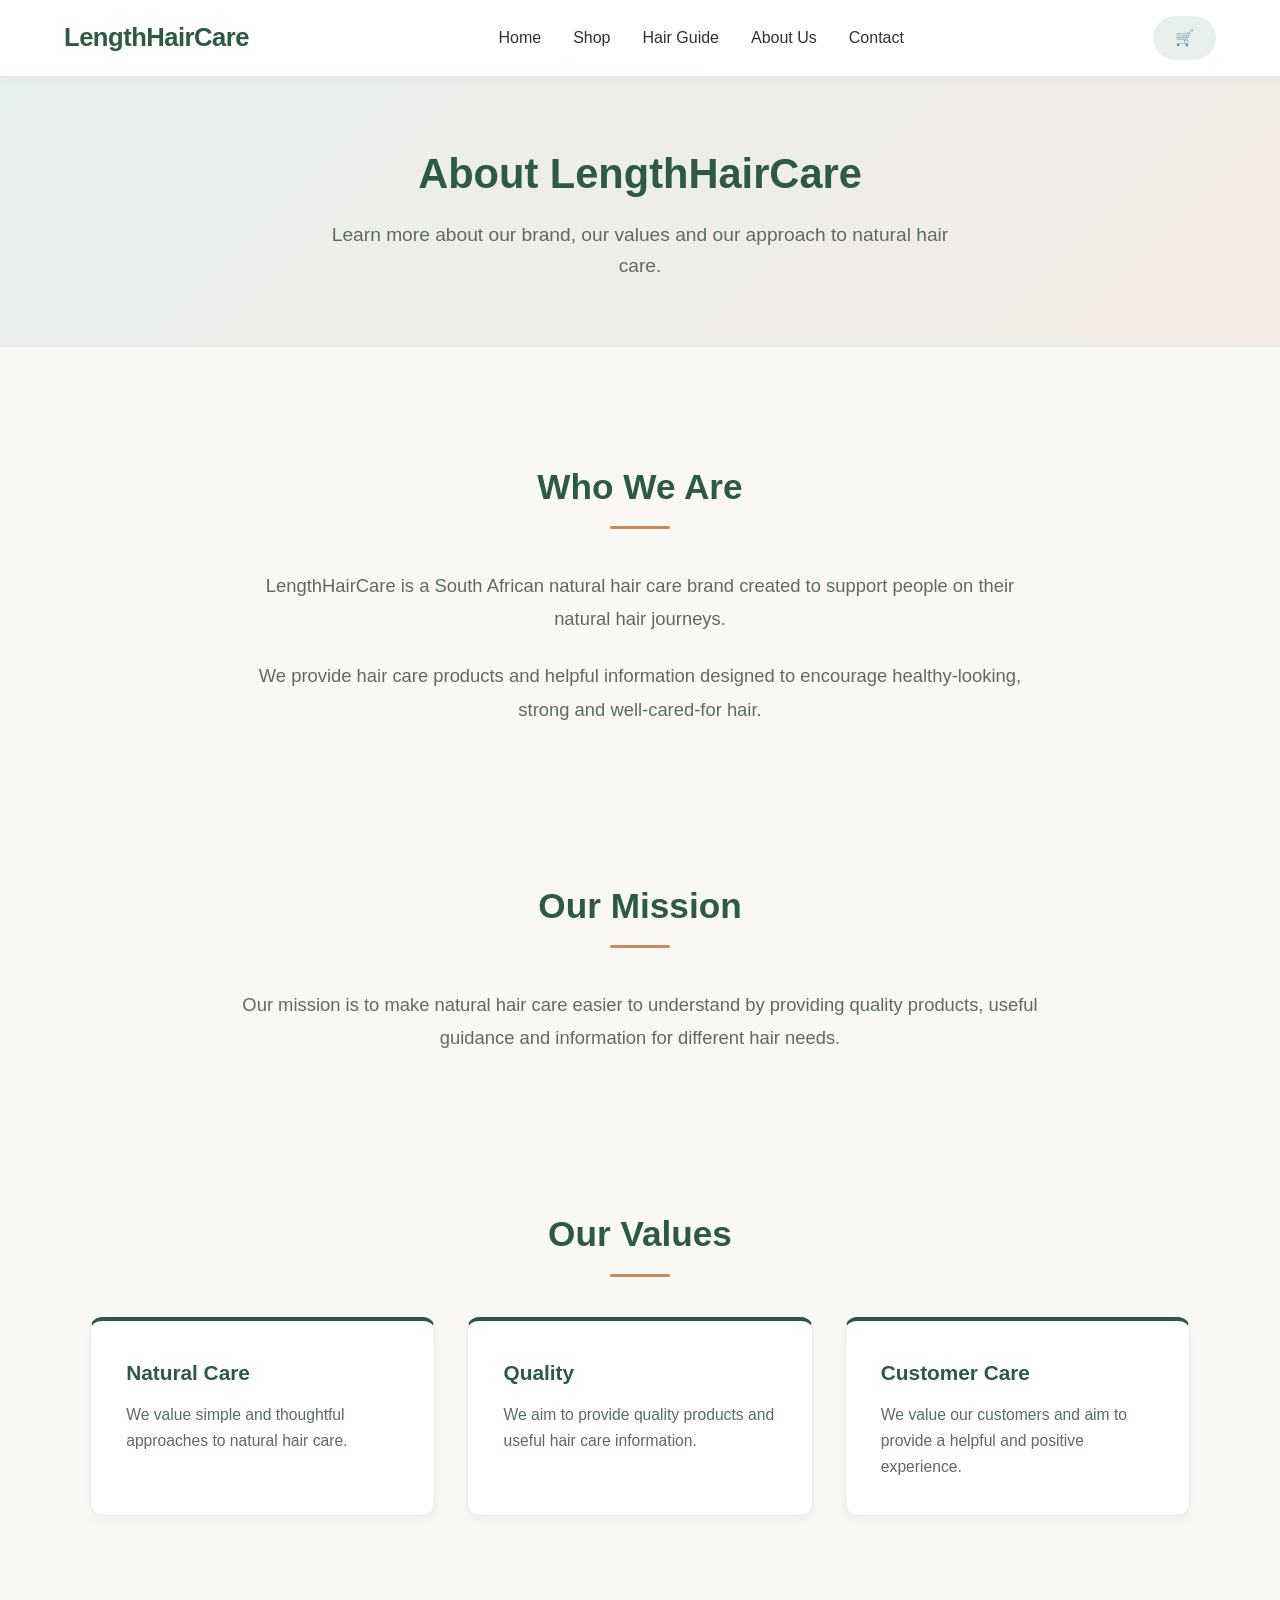
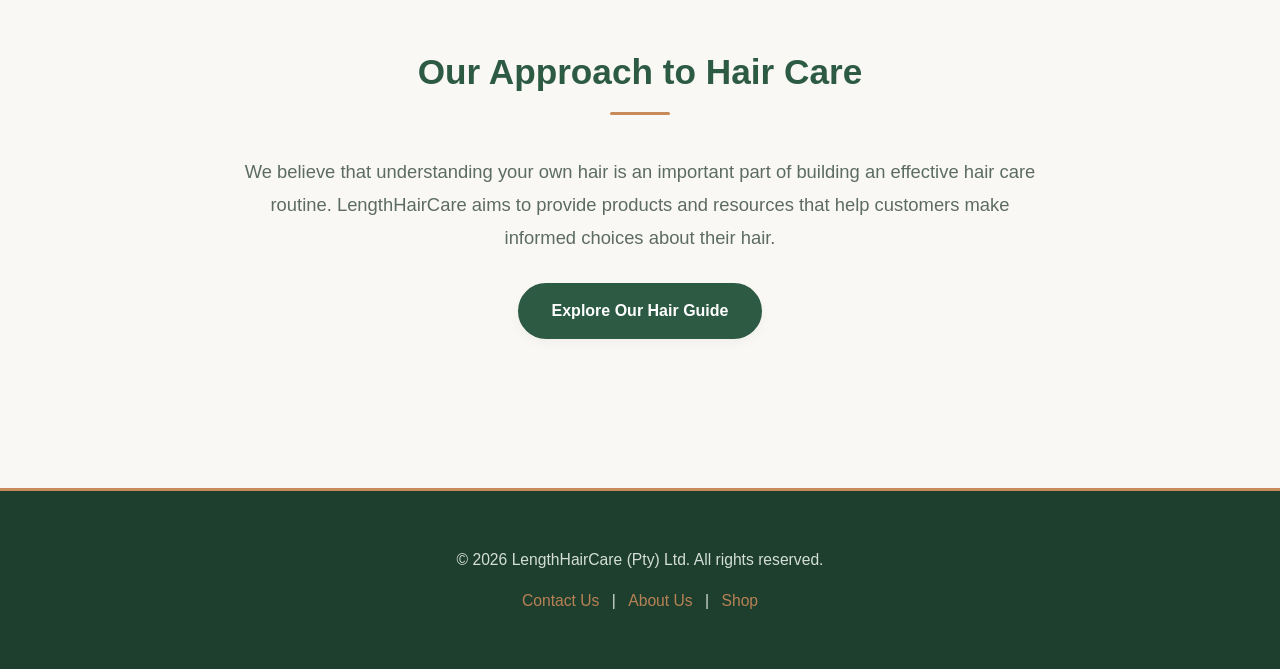
==== pages/about.html @ 8ebbe7f3 "created a new repository." ====
<!DOCTYPE html>
<html lang="en">

<head>
    <!-- Basic information about the webpage -->
    <meta charset="UTF-8">
    <meta name="viewport" content="width=device-width, initial-scale=1.0">

    <title>About Us | LengthHairCare</title>

    <!-- Link to the website stylesheet -->
    <link rel="stylesheet" href="../css/style.css">
</head>

<body>

    <!-- Header containing the website navigation -->
    <header>
        <nav>

            <a href="../index.html" class="logo">LengthHairCare</a>

            <ul>
                <li><a href="../index.html">Home</a></li>
                <li><a href="products.html">Shop</a></li>
                <li><a href="enquiry.html">Hair Guide</a></li>
                <li><a href="about.html">About Us</a></li>
                <li><a href="contact.html">Contact</a></li>
            </ul>

            <a href="enquiry.html" class="cart">🛒</a>

        </nav>
    </header>


    <!-- Main content of the About Us page -->
    <main>

        <!-- Introduction section -->
        <section class="page-introduction">

            <h1>About LengthHairCare</h1>

            <p>
                Learn more about our brand, our values and our
                approach to natural hair care.
            </p>

        </section>


        <!-- About the brand -->
        <section class="about-section">

            <h2>Who We Are</h2>

            <p>
                LengthHairCare is a South African natural hair care
                brand created to support people on their natural hair
                journeys.
            </p>

            <p>
                We provide hair care products and helpful information
                designed to encourage healthy-looking, strong and
                well-cared-for hair.
            </p>

        </section>


        <!-- Brand mission -->
        <section class="mission-section">

            <h2>Our Mission</h2>

            <p>
                Our mission is to make natural hair care easier to
                understand by providing quality products, useful
                guidance and information for different hair needs.
            </p>

        </section>


        <!-- Brand values -->
        <section class="values-section">

            <h2>Our Values</h2>

            <div class="values-container">

                <article class="value-card">

                    <h3>Natural Care</h3>

                    <p>
                        We value simple and thoughtful approaches to
                        natural hair care.
                    </p>

                </article>


                <article class="value-card">

                    <h3>Quality</h3>

                    <p>
                        We aim to provide quality products and useful
                        hair care information.
                    </p>

                </article>


                <article class="value-card">

                    <h3>Customer Care</h3>

                    <p>
                        We value our customers and aim to provide a
                        helpful and positive experience.
                    </p>

                </article>

            </div>

        </section>


        <!-- Hair care philosophy -->
        <section class="hair-philosophy">

            <h2>Our Approach to Hair Care</h2>

            <p>
                We believe that understanding your own hair is an
                important part of building an effective hair care
                routine. LengthHairCare aims to provide products and
                resources that help customers make informed choices
                about their hair.
            </p>

            <a href="enquiry.html" class="button">
                Explore Our Hair Guide
            </a>

        </section>

    </main>


    <!-- Footer containing website information -->
    <footer>

        <p>
            &copy; 2026 LengthHairCare (Pty) Ltd.
            All rights reserved.
        </p>

        <p>
            <a href="contact.html">Contact Us</a> |
            <a href="about.html">About Us</a> |
            <a href="products.html">Shop</a>
        </p>

    </footer>


    <!-- Link to JavaScript -->
    <script src="../javascript/script.js"></script>

</body>

</html>
---- css/style.css ----
/* ==========================================================================
   LengthHairCare Master Stylesheet
   Natural Hair Care Branding & Responsive Design
   ========================================================================== */

/* --- CSS Variables & Design Tokens --- */
:root {
    --primary-color: #2D5A43;         /* Botanical Forest Green */
    --primary-dark: #1E3E2E;          /* Deep Sage */
    --primary-light: #E8F0EC;         /* Soft Mint/Sage Tint */
    --accent-gold: #C88A58;           /* Warm Earth Gold */
    --accent-light: #F4EBE6;          /* Peach/Cream Accent */
    --text-dark: #2C3531;             /* Deep Charcoal */
    --text-muted: #5C6B64;            /* Soft Muted Gray-Green */
    --bg-main: #FAF8F5;               /* Warm Linen/Natural White */
    --bg-card: #FFFFFF;               /* Pure White for Cards */
    --border-color: #E2ECE7;          /* Soft Border Tint */
    --shadow-sm: 0 4px 12px rgba(0, 0, 0, 0.04);
    --shadow-md: 0 8px 24px rgba(0, 0, 0, 0.08);
    --shadow-lg: 0 12px 32px rgba(45, 90, 67, 0.12);
    --font-family: 'Segoe UI', -apple-system, BlinkMacSystemFont, 'Helvetica Neue', Arial, sans-serif;
    --radius-sm: 8px;
    --radius-md: 12px;
    --radius-lg: 30px;
    --transition-fast: 0.25s ease;
    --transition-smooth: 0.35s cubic-bezier(0.4, 0, 0.2, 1);
}

/* --- Universal Resets & Base Styles --- */
*, *::before, *::after {
    margin: 0;
    padding: 0;
    box-sizing: border-box;
}

html {
    scroll-behavior: smooth;
    font-size: 16px;
}

body {
    font-family: var(--font-family);
    background-color: var(--bg-main);
    color: var(--text-dark);
    line-height: 1.6;
    -webkit-font-smoothing: antialiased;
    display: flex;
    flex-direction: column;
    min-height: 100vh;
}

main {
    flex: 1;
}

/* --- Header & Navigation --- */
header {
    position: sticky;
    top: 0;
    z-index: 1000;
    background-color: rgba(255, 255, 255, 0.96);
    backdrop-filter: blur(10px);
    border-bottom: 1px solid var(--border-color);
    box-shadow: 0 2px 10px rgba(0, 0, 0, 0.03);
    padding: 1rem 5%;
}

nav {
    display: flex;
    justify-content: space-between;
    align-items: center;
    max-width: 1200px;
    margin: 0 auto;
    gap: 1.5rem;
}

.logo {
    font-size: 1.6rem;
    font-weight: 700;
    color: var(--primary-color);
    text-decoration: none;
    letter-spacing: -0.5px;
    transition: color var(--transition-fast);
}

.logo:hover {
    color: var(--primary-dark);
}

nav ul {
    display: flex;
    list-style: none;
    gap: 2rem;
    align-items: center;
}

nav ul li a {
    color: var(--text-dark);
    text-decoration: none;
    font-weight: 500;
    font-size: 1rem;
    padding: 0.4rem 0;
    position: relative;
    transition: color var(--transition-fast);
}

nav ul li a::after {
    content: '';
    position: absolute;
    bottom: 0;
    left: 0;
    width: 0;
    height: 2px;
    background-color: var(--primary-color);
    transition: width var(--transition-fast);
    border-radius: 2px;
}

nav ul li a:hover {
    color: var(--primary-color);
}

nav ul li a:hover::after {
    width: 100%;
}

.cart {
    background-color: var(--primary-light);
    color: var(--primary-color);
    padding: 0.55rem 1.3rem;
    border-radius: var(--radius-lg);
    font-weight: 600;
    text-decoration: none;
    transition: all var(--transition-fast);
    font-size: 0.95rem;
    border: 1px solid transparent;
}

.cart:hover {
    background-color: var(--primary-color);
    color: #ffffff;
    transform: translateY(-1px);
    box-shadow: 0 4px 12px rgba(45, 90, 67, 0.2);
}

/* --- Buttons --- */
.button {
    display: inline-flex;
    align-items: center;
    justify-content: center;
    padding: 0.85rem 2rem;
    background-color: var(--primary-color);
    color: #ffffff;
    text-decoration: none;
    border-radius: var(--radius-lg);
    font-weight: 600;
    font-size: 1rem;
    transition: all var(--transition-smooth);
    border: 2px solid var(--primary-color);
    cursor: pointer;
    box-shadow: var(--shadow-sm);
    margin: 0.3rem;
}

.button:hover {
    background-color: var(--primary-dark);
    border-color: var(--primary-dark);
    transform: translateY(-2px);
    box-shadow: var(--shadow-md);
    color: #ffffff;
}

.secondary-button {
    background-color: transparent;
    color: var(--primary-color);
    border: 2px solid var(--primary-color);
    box-shadow: none;
}

.secondary-button:hover {
    background-color: var(--primary-color);
    color: #ffffff;
}

/* --- Page Introductions --- */
.page-introduction {
    background: linear-gradient(135deg, var(--primary-light) 0%, var(--accent-light) 100%);
    text-align: center;
    padding: 4rem 1.5rem;
    margin-bottom: 3rem;
    border-bottom: 1px solid var(--border-color);
}

.page-introduction h1 {
    font-size: 2.6rem;
    color: var(--primary-color);
    margin-bottom: 0.8rem;
    font-weight: 700;
}

.page-introduction p {
    font-size: 1.2rem;
    color: var(--text-muted);
    max-width: 650px;
    margin: 0 auto;
}

/* --- Section Formatting & Headings --- */
section {
    padding: 4rem 1.5rem;
}

section h2 {
    text-align: center;
    color: var(--primary-color);
    font-size: 2.2rem;
    margin-bottom: 2.5rem;
    font-weight: 700;
    position: relative;
}

section h2::after {
    content: '';
    display: block;
    width: 60px;
    height: 3px;
    background-color: var(--accent-gold);
    margin: 0.7rem auto 0;
    border-radius: 2px;
}

/* --- Hero Section --- */
.hero {
    background: linear-gradient(135deg, rgba(232, 240, 236, 0.8) 0%, rgba(244, 235, 230, 0.8) 100%),
                radial-gradient(circle at top right, rgba(200, 138, 88, 0.1), transparent 50%);
    text-align: center;
    padding: 6rem 1.5rem;
    border-bottom: 1px solid var(--border-color);
}

.hero-content {
    max-width: 800px;
    margin: 0 auto;
}

.hero-content h1 {
    font-size: 3.2rem;
    color: var(--primary-color);
    margin-bottom: 1.2rem;
    line-height: 1.15;
    letter-spacing: -0.5px;
}

.hero-content p {
    font-size: 1.3rem;
    color: var(--text-muted);
    margin-bottom: 2.5rem;
    max-width: 650px;
    margin-left: auto;
    margin-right: auto;
}

/* --- Product Cards & Grid --- */
.product-container {
    display: grid;
    grid-template-columns: repeat(auto-fit, minmax(290px, 1fr));
    gap: 2.5rem;
    max-width: 1200px;
    margin: 0 auto;
}

.product-card {
    background-color: var(--bg-card);
    border-radius: var(--radius-md);
    overflow: hidden;
    box-shadow: var(--shadow-sm);
    border: 1px solid var(--border-color);
    transition: transform var(--transition-smooth), box-shadow var(--transition-smooth);
    display: flex;
    flex-direction: column;
    padding: 1.5rem;
    text-align: center;
}

.product-card:hover {
    transform: translateY(-6px);
    box-shadow: var(--shadow-lg);
}

.product-image {
    width: 100%;
    height: 250px;
    border-radius: var(--radius-sm);
    overflow: hidden;
    background-color: var(--primary-light);
    margin-bottom: 1.2rem;
    display: flex;
    align-items: center;
    justify-content: center;
}

.product-image img {
    width: 100%;
    height: 100%;
    object-fit: cover;
    transition: transform 0.5s ease;
}

.product-card:hover .product-image img {
    transform: scale(1.06);
}

.product-card h3 {
    color: var(--primary-color);
    font-size: 1.35rem;
    margin-bottom: 0.6rem;
}

.product-card p {
    color: var(--text-muted);
    font-size: 0.98rem;
    margin-bottom: 1.2rem;
    flex-grow: 1;
}

.product-card .price {
    font-weight: 700;
    color: var(--accent-gold);
    font-size: 1.15rem;
    margin-bottom: 1.2rem;
}

.product-card .button {
    margin-top: auto;
    width: 100%;
}

/* --- About & Narrative Sections --- */
.about-preview,
.about-section,
.mission-section,
.hair-philosophy,
.contact-information {
    max-width: 850px;
    margin: 0 auto;
    text-align: center;
}

.about-preview p,
.about-section p,
.mission-section p,
.hair-philosophy p,
.contact-information p {
    font-size: 1.15rem;
    color: var(--text-muted);
    margin-bottom: 1.5rem;
    line-height: 1.8;
}

.contact-information p strong {
    color: var(--primary-color);
}

/* --- Values & Benefits Grids --- */
.benefits,
.values-container,
.porosity-container {
    display: grid;
    grid-template-columns: repeat(auto-fit, minmax(280px, 1fr));
    gap: 2rem;
    max-width: 1100px;
    margin: 0 auto;
}

.benefits article,
.value-card,
.porosity-card {
    background-color: var(--bg-card);
    padding: 2.2rem;
    border-radius: var(--radius-md);
    border-top: 4px solid var(--primary-color);
    box-shadow: var(--shadow-sm);
    border-left: 1px solid var(--border-color);
    border-right: 1px solid var(--border-color);
    border-bottom: 1px solid var(--border-color);
    transition: transform var(--transition-smooth), box-shadow var(--transition-smooth);
    text-align: left;
}

.benefits article:hover,
.value-card:hover,
.porosity-card:hover {
    transform: translateY(-4px);
    box-shadow: var(--shadow-md);
}

.benefits h3,
.value-card h3,
.porosity-card h3 {
    color: var(--primary-color);
    font-size: 1.3rem;
    margin-bottom: 0.8rem;
}

.benefits p,
.value-card p,
.porosity-card p {
    color: var(--text-muted);
    font-size: 0.98rem;
    line-height: 1.65;
}

/* --- Forms (Contact & Enquiry) --- */
.contact-form-section,
.hair-enquiry {
    max-width: 700px;
    margin: 0 auto;
}

form {
    background-color: var(--bg-card);
    padding: 3rem;
    border-radius: var(--radius-md);
    box-shadow: var(--shadow-md);
    border: 1px solid var(--border-color);
    text-align: left;
}

form label {
    display: block;
    font-weight: 600;
    color: var(--primary-color);
    margin-bottom: 0.5rem;
    margin-top: 1.4rem;
    font-size: 0.98rem;
}

form label:first-of-type {
    margin-top: 0;
}

form input[type="text"],
form input[type="email"],
form select,
form textarea {
    width: 100%;
    padding: 0.9rem 1.1rem;
    border: 1.5px solid var(--border-color);
    border-radius: var(--radius-sm);
    font-size: 1rem;
    font-family: inherit;
    color: var(--text-dark);
    background-color: var(--bg-main);
    transition: border-color var(--transition-fast), box-shadow var(--transition-fast);
}

form input[type="text"]:focus,
form input[type="email"]:focus,
form select:focus,
form textarea:focus {
    outline: none;
    border-color: var(--primary-color);
    background-color: #ffffff;
    box-shadow: 0 0 0 4px rgba(45, 90, 67, 0.12);
}

form button[type="submit"] {
    width: 100%;
    margin-top: 2rem;
    padding: 1rem;
    background-color: var(--primary-color);
    color: #ffffff;
    border: none;
    border-radius: var(--radius-lg);
    font-size: 1.1rem;
    font-weight: 600;
    cursor: pointer;
    transition: all var(--transition-smooth);
    box-shadow: var(--shadow-sm);
}

form button[type="submit"]:hover {
    background-color: var(--primary-dark);
    transform: translateY(-2px);
    box-shadow: var(--shadow-md);
}

/* --- Footer --- */
footer {
    background-color: var(--primary-dark);
    color: var(--primary-light);
    text-align: center;
    padding: 3.5rem 1.5rem 2.5rem;
    margin-top: 5rem;
    border-top: 3px solid var(--accent-gold);
}

footer p {
    margin-bottom: 1rem;
    font-size: 0.98rem;
    opacity: 0.9;
}

footer a {
    color: var(--accent-gold);
    text-decoration: none;
    font-weight: 500;
    transition: color var(--transition-fast);
    margin: 0 0.5rem;
}

footer a:hover {
    color: #ffffff;
    text-decoration: underline;
}

/* --- Responsive Media Queries --- */
@media (max-width: 768px) {
    header {
        padding: 0.8rem 4%;
    }

    nav {
        flex-direction: column;
        gap: 0.8rem;
    }

    nav ul {
        gap: 1.2rem;
        flex-wrap: wrap;
        justify-content: center;
    }

    .hero {
        padding: 4rem 1.2rem;
    }

    .hero-content h1 {
        font-size: 2.2rem;
    }

    .hero-content p {
        font-size: 1.1rem;
    }

    .page-introduction h1 {
        font-size: 2rem;
    }

    section {
        padding: 3rem 1rem;
    }

    section h2 {
        font-size: 1.8rem;
    }

    form {
        padding: 1.8rem 1.2rem;
    }
}
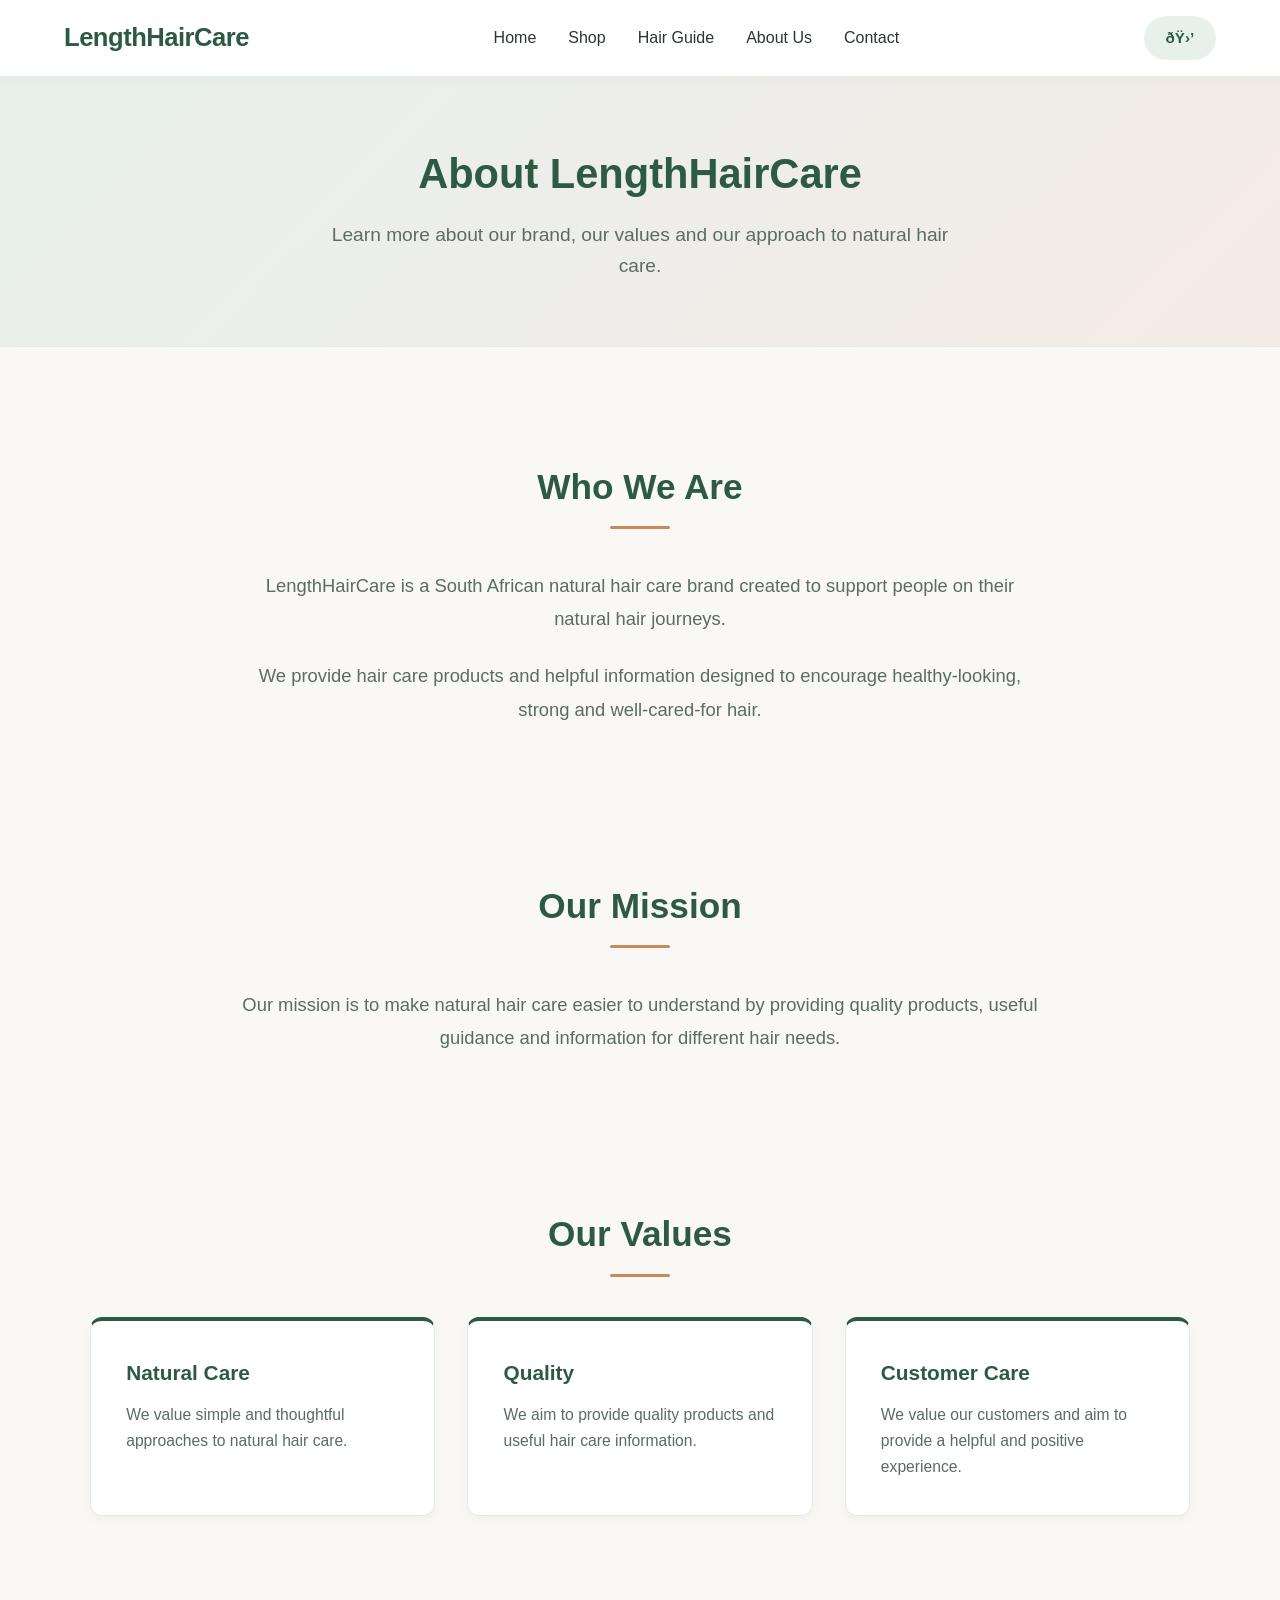
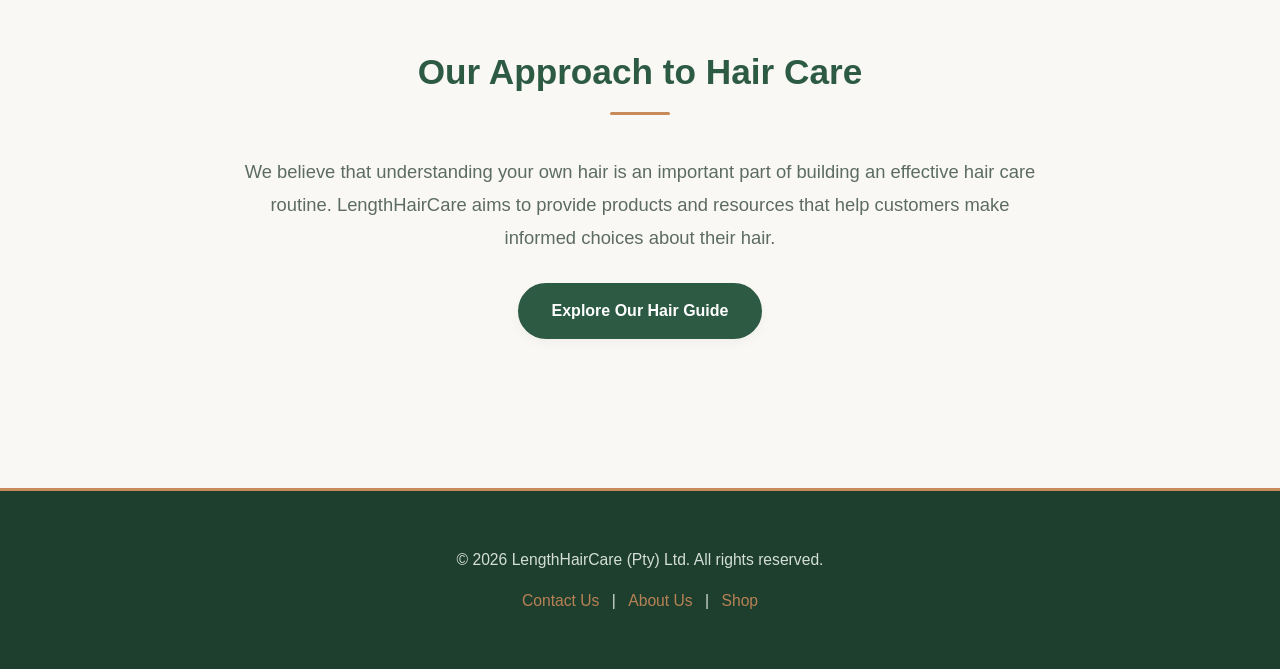
==== commit 4afccb4f: "Add Part 3 site interactions and form handling" ====
--- a/pages/about.html
+++ b/pages/about.html
@@ -1,4 +1,4 @@
-<!DOCTYPE html>
+﻿<!DOCTYPE html>
 <html lang="en">
 
 <head>
@@ -6,7 +6,9 @@
     <meta charset="UTF-8">
     <meta name="viewport" content="width=device-width, initial-scale=1.0">
 
-    <title>About Us | LengthHairCare</title>
+    <meta name="description" content="Meet LengthHairCare, a South African natural hair care brand sharing practical porosity guidance and thoughtful products for healthy hair routines.">
+    <meta name="keywords" content="about LengthHairCare, natural hair care South Africa, healthy hair routine">
+    <title>About LengthHairCare | Natural Hair Care South Africa</title>
 
     <!-- Link to the website stylesheet -->
     <link rel="stylesheet" href="../css/style.css">
@@ -16,7 +18,7 @@
 
     <!-- Header containing the website navigation -->
     <header>
-        <nav>
+        <nav aria-label="Main navigation">
 
             <a href="../index.html" class="logo">LengthHairCare</a>
 
@@ -28,7 +30,7 @@
                 <li><a href="contact.html">Contact</a></li>
             </ul>
 
-            <a href="enquiry.html" class="cart">🛒</a>
+            <a href="enquiry.html" class="cart">ðŸ›’</a>
 
         </nav>
     </header>
@@ -175,4 +177,5 @@
 
 </body>
 
-</html>+</html>
+
--- a/css/style.css
+++ b/css/style.css
@@ -4,6 +4,7 @@
    ========================================================================== */
 
 /* --- CSS Variables & Design Tokens --- */
+/* Defines the main colours, fonts, spacing and other reusable design values */
 :root {
     --primary-color: #2D5A43;         /* Botanical Forest Green */
     --primary-dark: #1E3E2E;          /* Deep Sage */
@@ -27,14 +28,17 @@
 }
 
 /* --- Universal Resets & Base Styles --- */
+/* Removes default browser spacing and makes element sizing easier to control */
 *, *::before, *::after {
     margin: 0;
     padding: 0;
     box-sizing: border-box;
 }
+/* Enables smooth scrolling when moving between sections of the page */
 
 html {
     scroll-behavior: smooth;
+    /* Sets the overall font, background colour and layout of the website */
     font-size: 16px;
 }
 
@@ -51,6 +55,7 @@
 
 main {
     flex: 1;
+    /* Keeps the header visible at the top while the user scrolls */
 }
 
 /* --- Header & Navigation --- */
@@ -61,6 +66,7 @@
     background-color: rgba(255, 255, 255, 0.96);
     backdrop-filter: blur(10px);
     border-bottom: 1px solid var(--border-color);
+    /* Arranges the navigation items horizontally and keeps them evenly spaced */
     box-shadow: 0 2px 10px rgba(0, 0, 0, 0.03);
     padding: 1rem 5%;
 }
@@ -68,6 +74,7 @@
 nav {
     display: flex;
     justify-content: space-between;
+    /* Styles the website logo and gives it the main brand colour */
     align-items: center;
     max-width: 1200px;
     margin: 0 auto;
@@ -86,14 +93,15 @@
 .logo:hover {
     color: var(--primary-dark);
 }
-
+/* Displays the navigation links in a horizontal layout */
 nav ul {
     display: flex;
     list-style: none;
     gap: 2rem;
     align-items: center;
 }
-
+/* Styles the individual navigation links */
+/* Creates the underline effect that appears when a navigation link is hovered over */
 nav ul li a {
     color: var(--text-dark);
     text-decoration: none;
@@ -123,7 +131,7 @@
 nav ul li a:hover::after {
     width: 100%;
 }
-
+/* Styles the shopping cart link as a rounded button */
 .cart {
     background-color: var(--primary-light);
     color: var(--primary-color);
@@ -144,6 +152,7 @@
 }
 
 /* --- Buttons --- */
+/* Main button styling used for calls to action throughout the website */
 .button {
     display: inline-flex;
     align-items: center;
@@ -514,7 +523,7 @@
     text-decoration: underline;
 }
 
-/* --- Responsive Media Queries --- */
+/* Adjusts the website layout for smaller screens such as tablets and mobile devices */
 @media (max-width: 768px) {
     header {
         padding: 0.8rem 4%;
@@ -559,3 +568,86 @@
         padding: 1.8rem 1.2rem;
     }
 }
+/* --- Tablet and Medium Screen Adjustments --- */
+
+@media (max-width: 1024px) {
+    .product-container {
+        gap: 1.5rem;
+        padding: 0 1rem;
+    }
+
+    .benefits,
+    .values-container,
+    .porosity-container {
+        gap: 1.5rem;
+        padding: 0 1rem;
+    }
+    .hero {
+        padding: 5rem 1.5rem;
+    }
+
+    .hero-content h1 {
+        font-size: 2.8rem; 
+    }
+}
+/* --- Small Mobile Screen Adjustments --- */
+
+
+@media (max-width: 480px) {
+    .hero-content h1 {
+        font-size: 2rem;
+    }
+
+    .hero-content p {
+        font-size: 1rem;
+    }
+
+    .page-introduction h1 {
+        font-size: 1.6rem;
+    }
+
+    section h2 {
+        font-size: 1.5rem;
+    }
+
+    .product-card {
+        padding: 1rem;
+    }
+
+    .product-image {
+        height: 200px;
+    }
+}
+
+/* --- Part 3: catalogue, accessible interactions, map and form feedback --- */
+.eyebrow { color: var(--accent-gold); text-transform: uppercase; letter-spacing: .12em; font-size: .82rem; font-weight: 700; margin-bottom: .6rem; }
+.catalogue-controls { display: grid; grid-template-columns: minmax(0, 2fr) minmax(190px, 1fr); gap: 1rem; max-width: 850px; margin: 1.5rem auto; text-align: left; }
+.catalogue-controls label { display: block; font-weight: 600; color: var(--primary-color); margin-bottom: .45rem; }
+.catalogue-controls input, .catalogue-controls select { width: 100%; min-height: 48px; padding: .75rem 1rem; border: 1.5px solid var(--border-color); border-radius: var(--radius-sm); background: #fff; color: var(--text-dark); font: inherit; }
+.catalogue-controls input:focus, .catalogue-controls select:focus, button:focus-visible, a:focus-visible { outline: 3px solid var(--accent-gold); outline-offset: 3px; }
+.result-count, .small-note { text-align: center; color: var(--text-muted); margin: .8rem auto 1.2rem; }
+.small-note { max-width: 760px; font-size: .9rem; }
+.empty-state, .map-fallback { background: var(--primary-light); border-radius: var(--radius-sm); padding: 1rem; text-align: center; color: var(--primary-dark); }
+.gallery-trigger { position: relative; display: block; width: 100%; border: 0; background: transparent; cursor: zoom-in; font: inherit; color: inherit; }
+.gallery-trigger .product-image { margin-bottom: 0; }
+.gallery-hint { display: block; color: var(--primary-color); font-size: .85rem; margin-top: .5rem; }
+.lightbox[hidden] { display: none; }
+.lightbox:not([hidden]) { position: fixed; inset: 0; z-index: 2000; display: grid; place-items: center; width: 100%; height: 100%; max-width: none; max-height: none; border: 0; padding: 4rem 1.25rem 1.25rem; background: rgba(22, 35, 29, .92); }
+.lightbox-image { max-width: min(92vw, 1000px); max-height: 82vh; object-fit: contain; border-radius: var(--radius-sm); box-shadow: var(--shadow-lg); }
+.lightbox-close { position: absolute; top: 1.2rem; right: 1.2rem; background: #fff; border: 0; border-radius: 999px; padding: .7rem 1rem; font: inherit; font-weight: 700; cursor: pointer; }
+.lightbox-close span { font-size: 1.3rem; margin-left: .35rem; }
+.lightbox-open { overflow: hidden; }
+.accordion-button { width: 100%; display: flex; justify-content: space-between; align-items: center; text-align: left; color: inherit; background: transparent; border: 0; font: inherit; font-weight: 700; font-size: 1.15rem; cursor: pointer; }
+.accordion-button span { color: var(--accent-gold); font-size: 1.6rem; }
+.accordion-button[aria-expanded="true"] span { transform: rotate(45deg); }
+.porosity-card [hidden] { display: none; }
+.porosity-card a, .contact-information a { color: var(--primary-color); font-weight: 600; }
+.form-help { margin-top: 1rem; color: var(--text-muted); font-size: .9rem; }
+.form-result { margin-top: 1.25rem; padding: 1rem 1.15rem; border-left: 4px solid var(--accent-gold); border-radius: var(--radius-sm); background: var(--primary-light); color: var(--primary-dark); }
+.form-result[hidden] { display: none; }
+form button:disabled { opacity: .75; cursor: default; }
+#service-map { height: 380px; max-width: 1050px; margin: 1.5rem auto 0; border: 1px solid var(--border-color); border-radius: var(--radius-md); box-shadow: var(--shadow-sm); z-index: 1; }
+.map-section > p { max-width: 850px; margin: 0 auto; text-align: center; color: var(--text-muted); }
+.contact-form-section > p { text-align: center; margin: 0 auto 1.2rem; max-width: 700px; color: var(--text-muted); }
+@media (max-width: 600px) { .catalogue-controls { grid-template-columns: 1fr; } #service-map { height: 300px; } .lightbox-close { top: .7rem; right: .7rem; } }
+@media (prefers-reduced-motion: reduce) { *, *::before, *::after { scroll-behavior: auto !important; transition-duration: .01ms !important; animation-duration: .01ms !important; animation-iteration-count: 1 !important; } }
